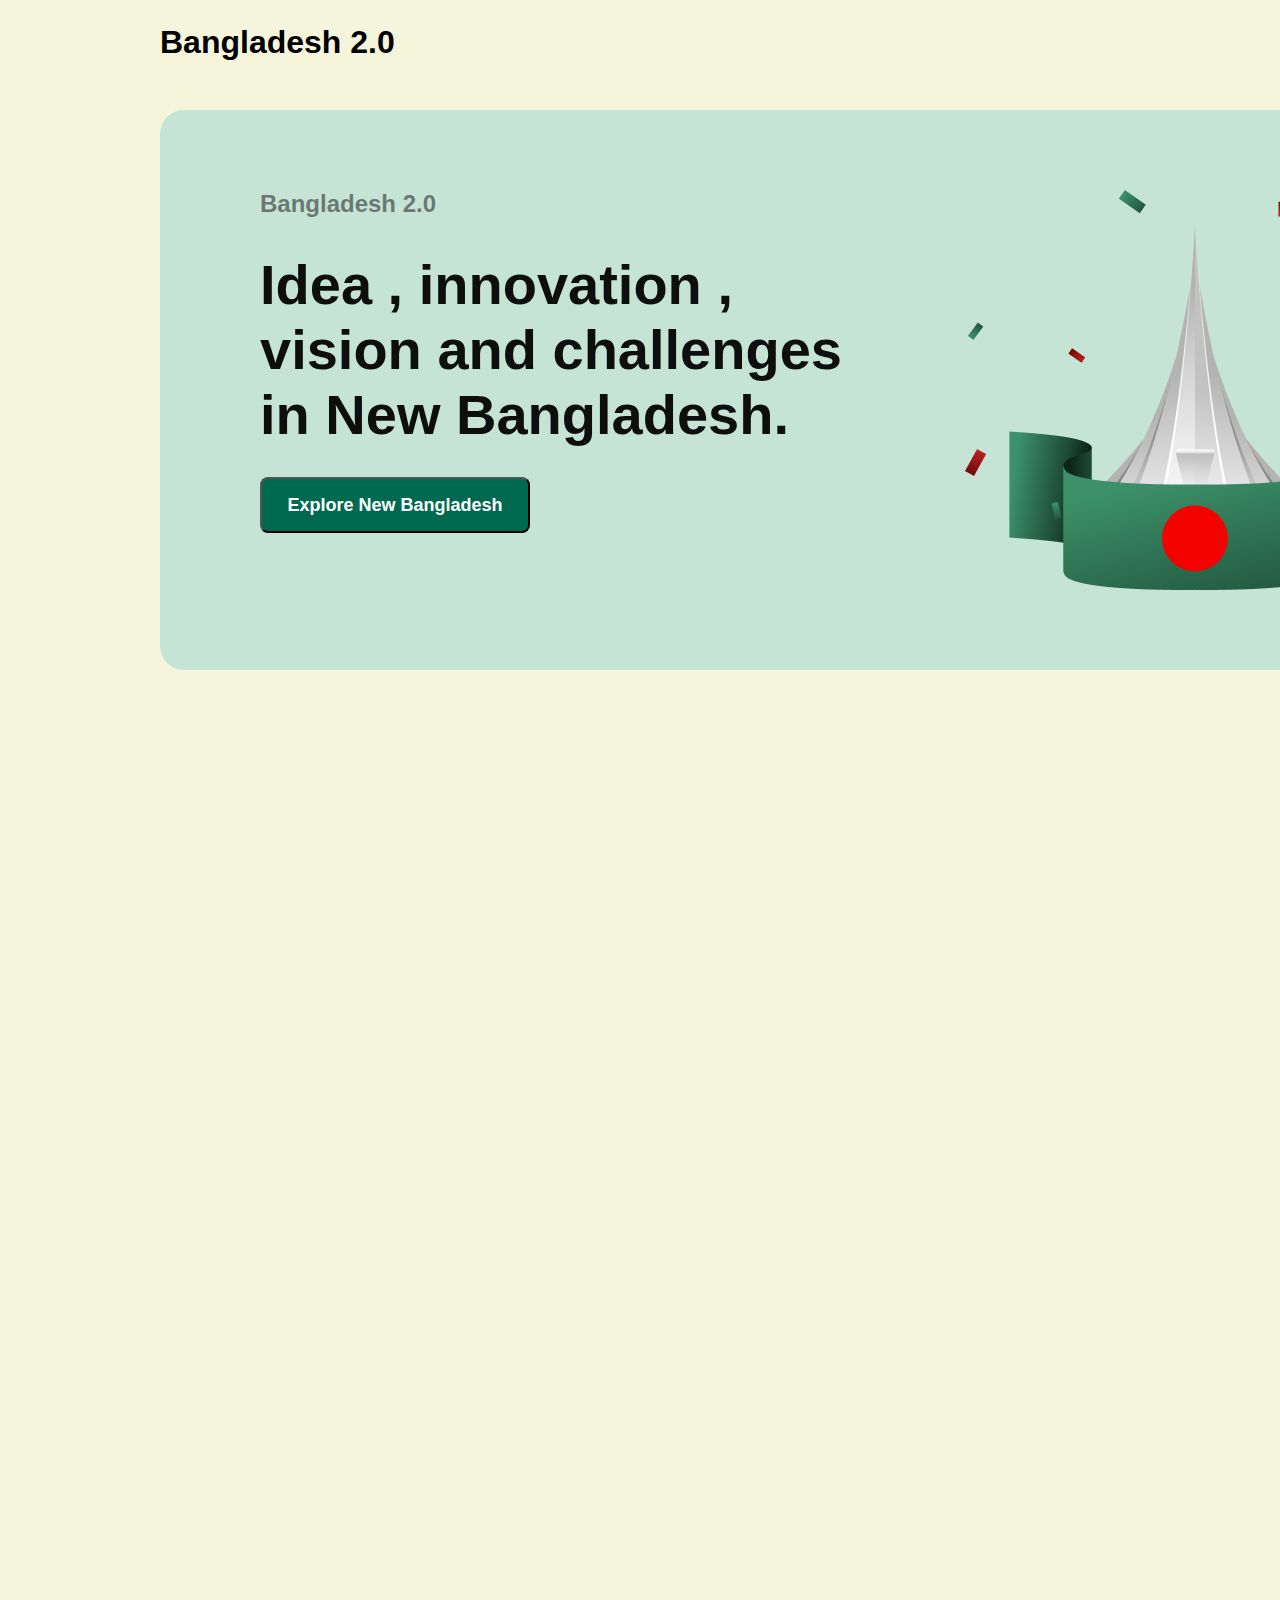
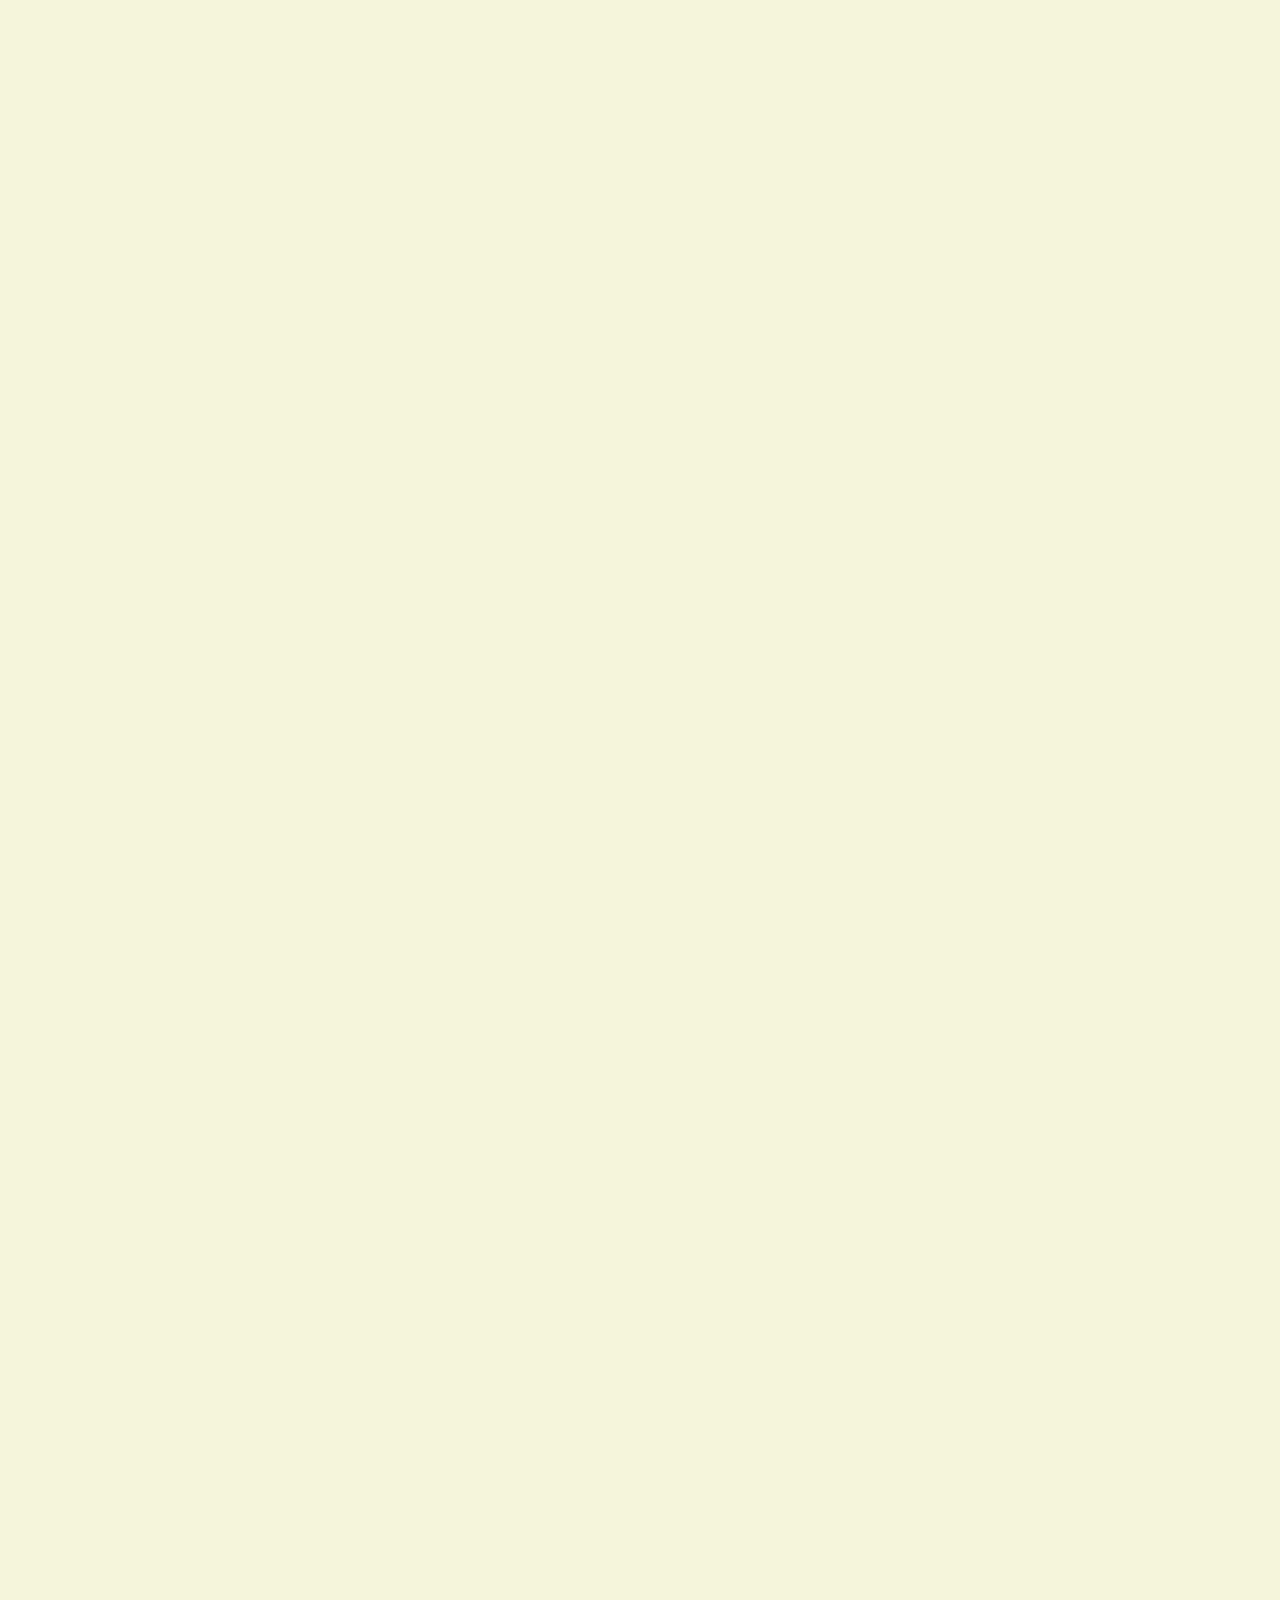
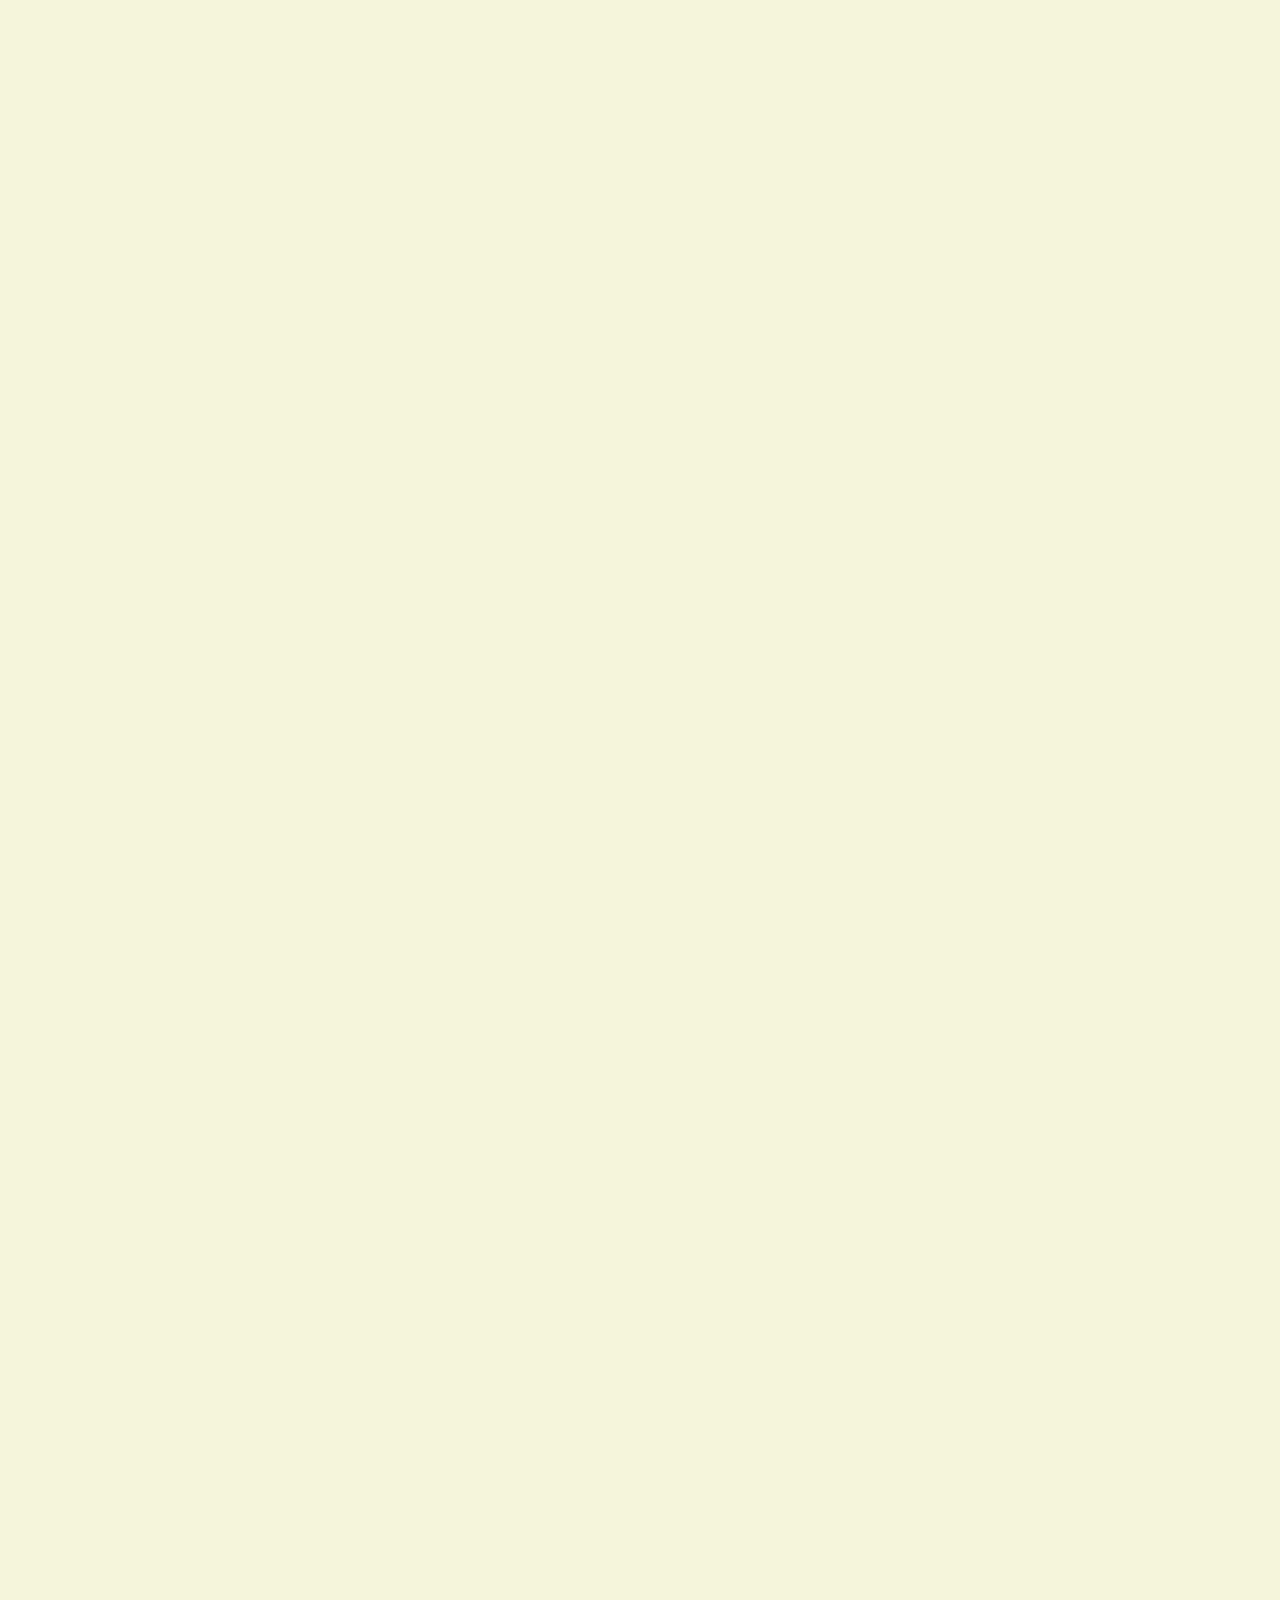
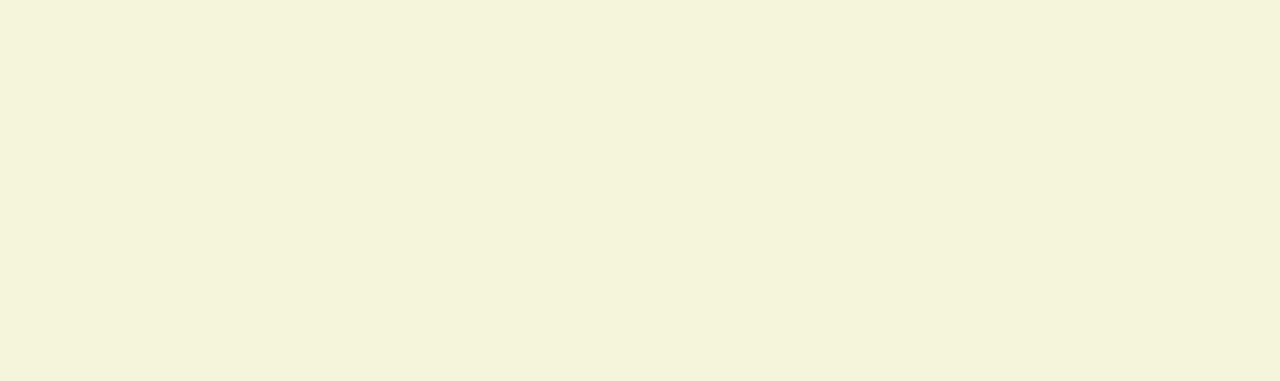
==== Index.html @ 3a1164f3 "first Comit" ====
<!DOCTYPE html>
<html lang="en">

<head>
    <meta charset="UTF-8">
    <meta name="viewport" content="width=device-width, initial-scale=1.0">
    <title>Bangladesh 2.0</title>
    <link rel="stylesheet" type="text/css" href="csscode.css">
</head>



<body>
    <div id="fullpage">
        <!-- NavSection -->
        <nav class="NavSection">
            <p class="NavBD">
                <b>Bangladesh 2.0</b>
            </p>
            <button class="btn">
                Sign In
            </button>
        </nav>

        <!-- BannerSection -->
        <div class="BannerContainer">
            <div class="BannerWrite">
                <h1 class="BHead1">Bangladesh 2.0</h1><br>
                <h1 class="BHead2"><b>Idea , innovation , vision and challenges in New Bangladesh.</b></h1>
                <button class="BannerButton">Explore New Bangladesh</button>
            </div>

            <img class="heroimg" src="/assets/hero.png" alt="HeroPng">

        </div>

        <!-- The Vision Of Future -->
        <div>


        </div>

        <!-- Recent News -->
        <div>



        </div>

        <!-- Donate For Bangladesh -->
        <div>


        </div>

        <!-- NewsLetter Section -->
        <div>


        </div>

        <!-- Hover Effect -->
        <div>


        </div>


    </div>



</body>

</html>
---- csscode.css ----
* {
    margin: 0px;
    font-family: 'Fira Sans', 'Arial Narrow', Arial, sans-serif;

}

#fullpage {
    width: 1600px;
    height: 5181px;
    background-color: beige;
}

.NavSection {
    width: 1600px;
    height: 100px;
    /* background-color: rgb(227, 215, 250); */
    display: flex;
    justify-content: space-between;
}

.NavBD {
    font-size: 32px;
    margin: 24px 160px;
    font-family: 'Fira Sans', 'Arial Narrow', Arial, sans-serif;
}

.btn {
    font-size: 18px;
    font-weight: 600;
    width: 116px;
    color: #006A50;
    height: 52px;
    border-color: rgb(2, 34, 23);
    border-radius: 8px;
    margin: 24px 160px;
}

.btn:hover {
    transform: scale(1.1);
}

/* BannerSection  */
.BannerContainer {
    width: 1180px;
    height: 400px;
    margin: 10px 160px 0px 160px;
    background-color: #C6E4D6;
    border-radius: 24px;
    padding: 80px 100px;
    display: flex;
    font-family: 'Fira Sans', 'Arial Narrow', Arial, sans-serif;
    justify-content: space-between;
}

.BannerWrite {
    width: 622px;
    height: 325px;
}

.BHead1 {
    width: 622px;
    height: 28px;
    font-size: 24px;
    color: #0E0E0E;
    opacity: 50%;
    font-weight: medium;
    margin-bottom: 16px;
}

.BHead2 {
    width: 622px;
    height: 201px;
    font-size: 56px;
    color: #0E0E0E;
    font-weight: 900;
    margin-bottom: 14px;
}

.BannerButton {
    width: 270px;
    height: 56px;
    font-size: 18px;
    color: #FFFFFF;
    font-weight: 600;
    border-radius: 8px;
    background-color: #006A50;
    border-color: none;
    margin-top: 10px;
}

.BannerButton:hover {
    transform: scale(1.1);
}
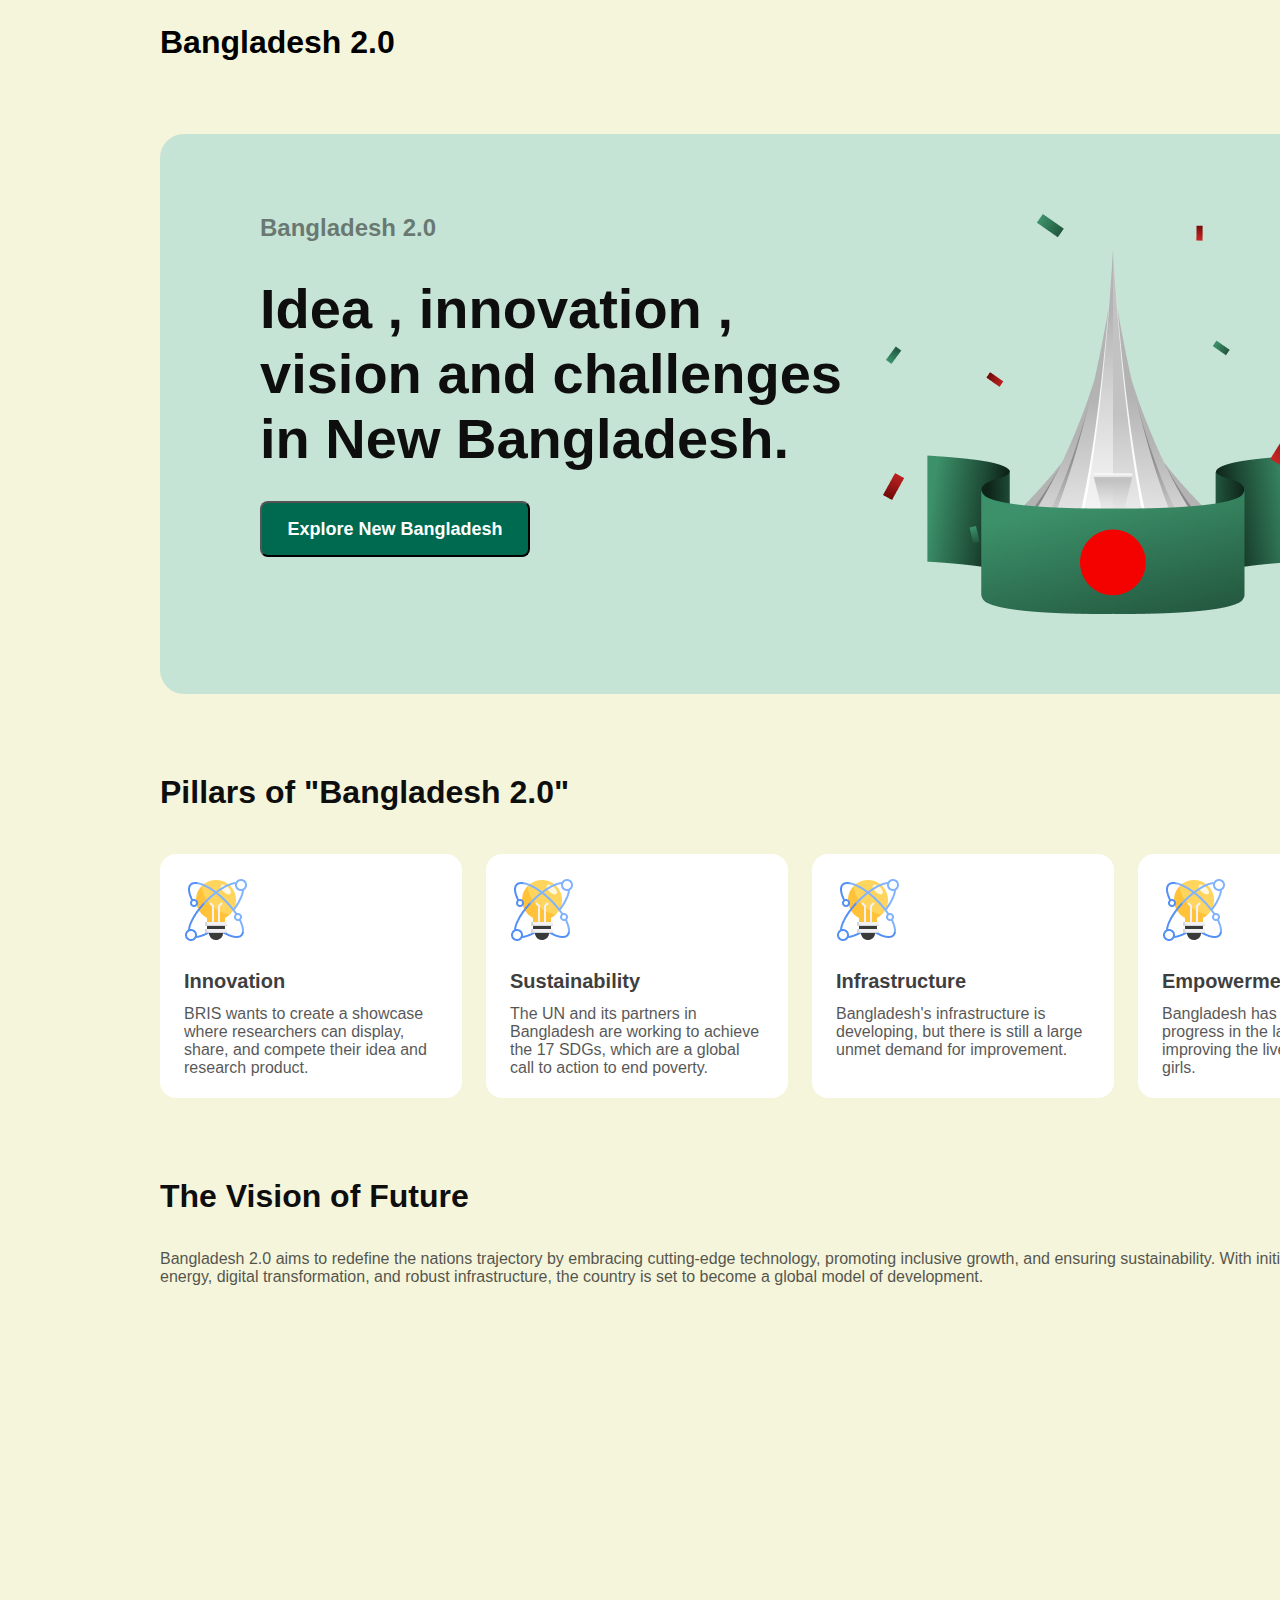
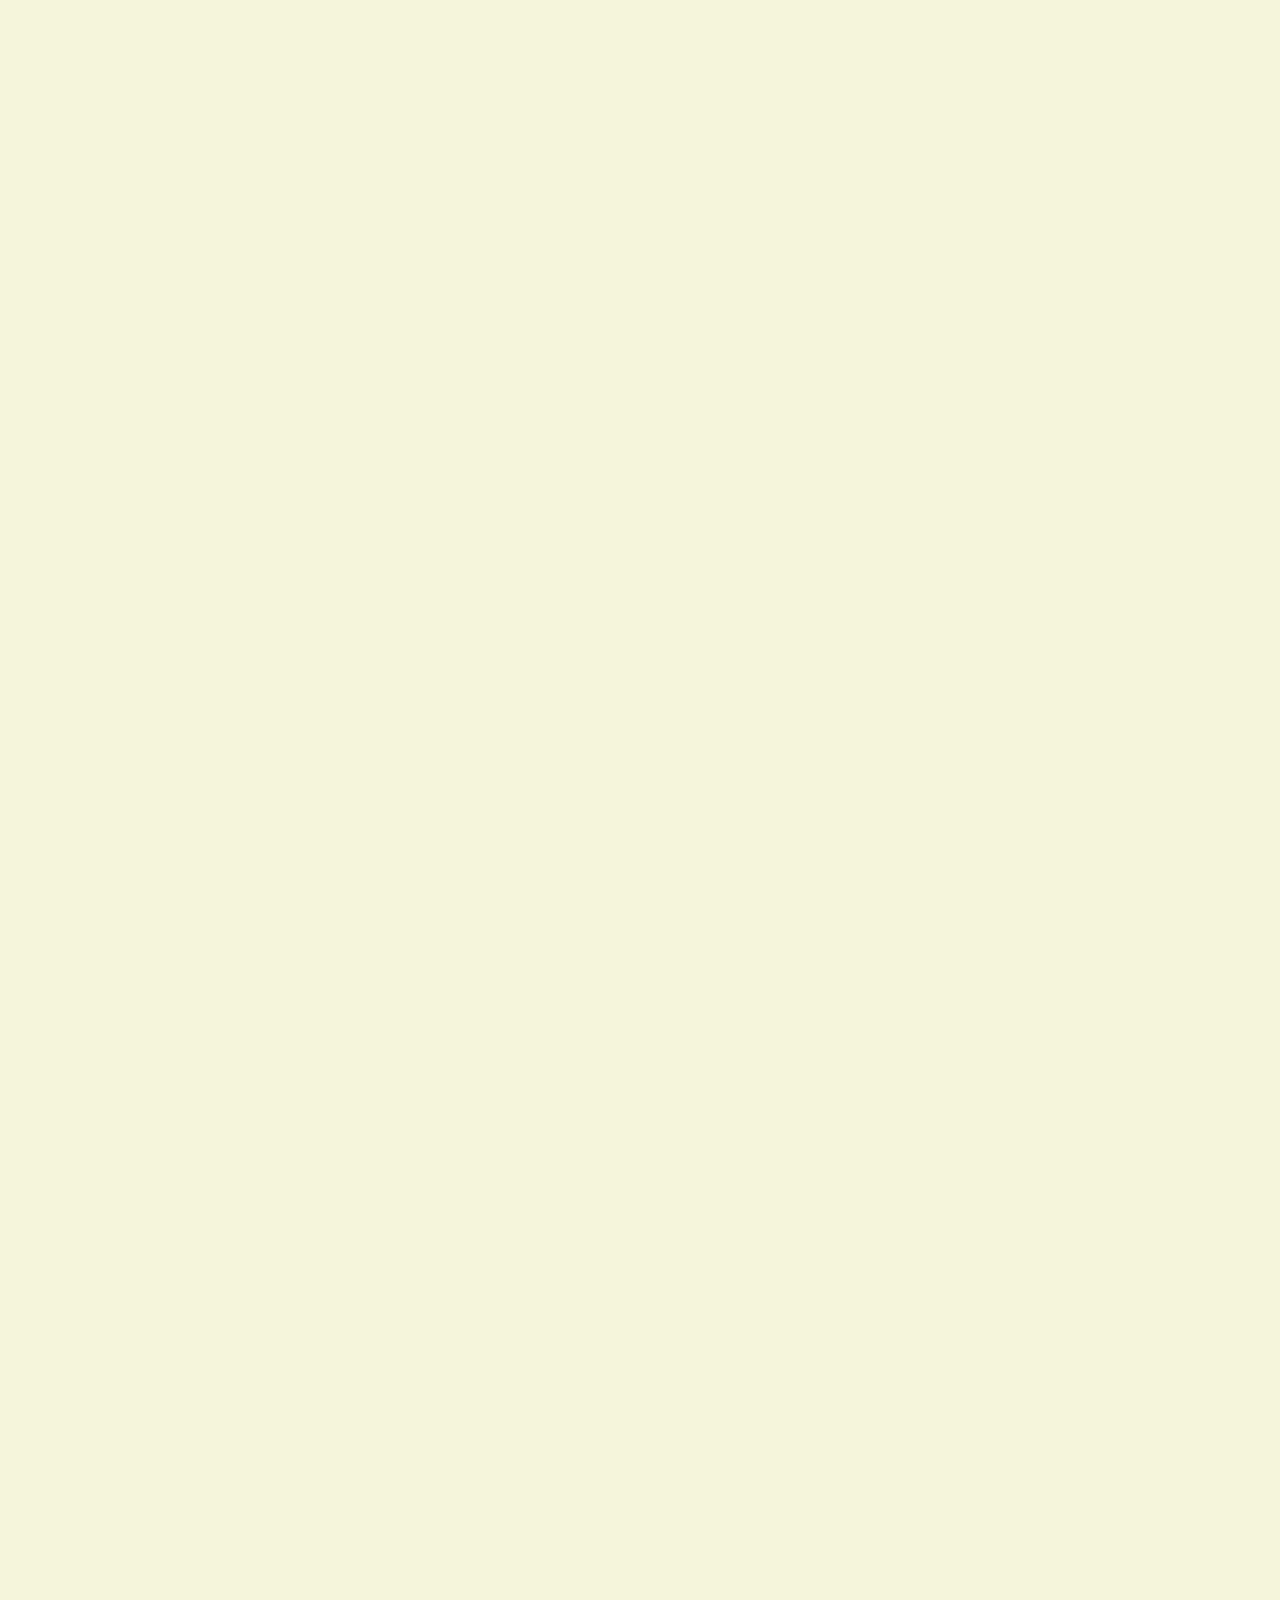
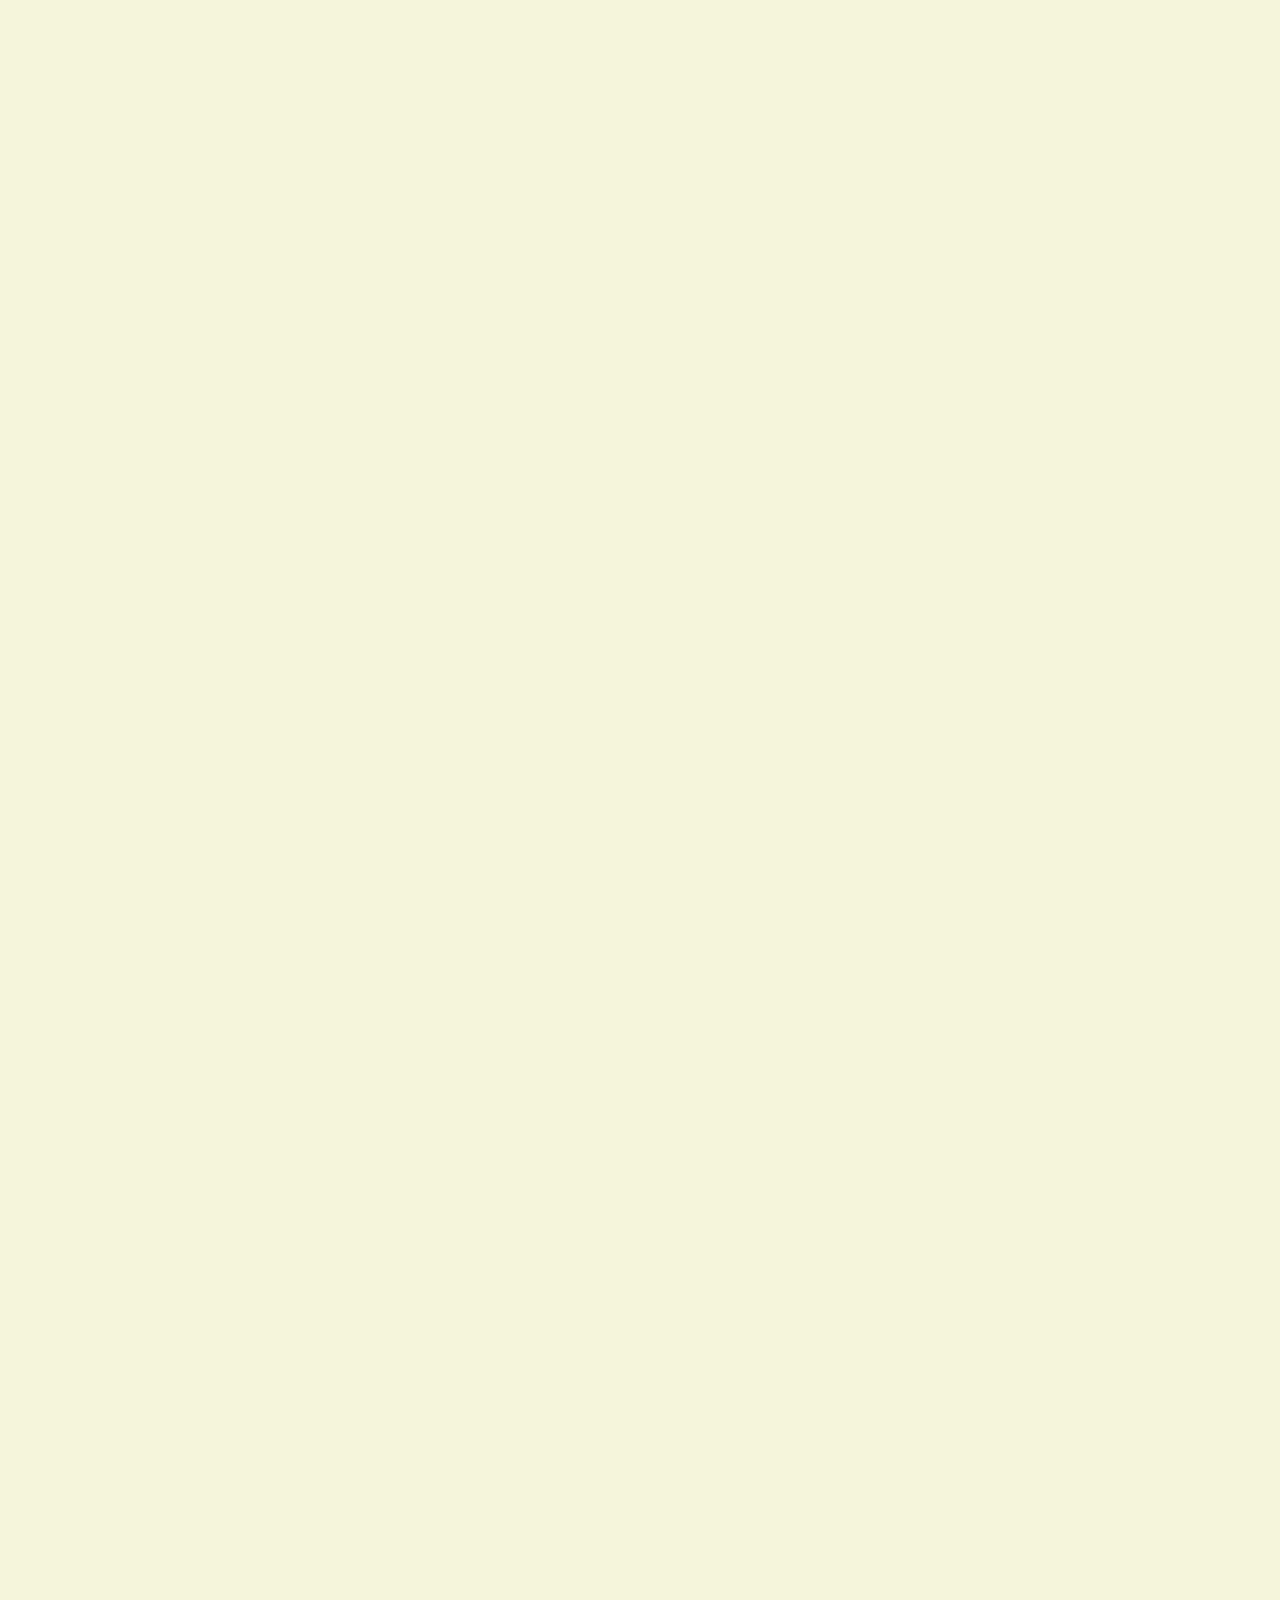
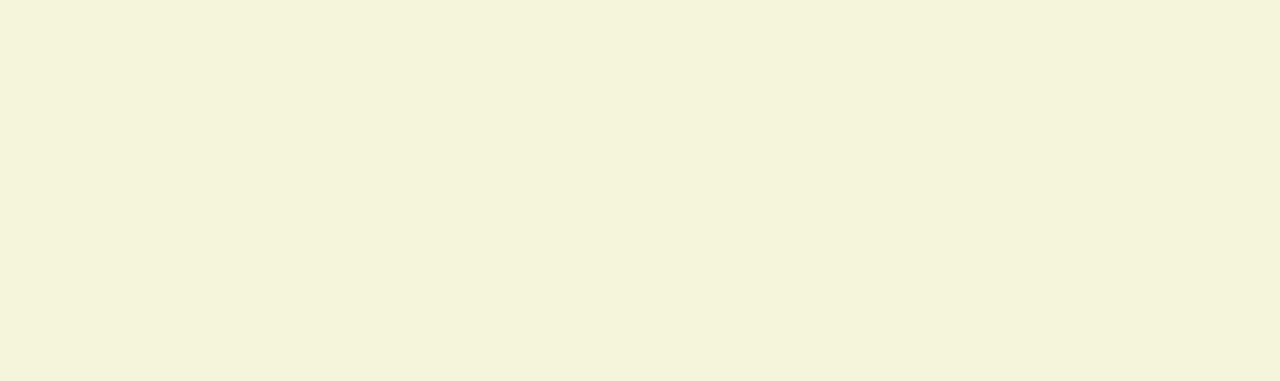
==== commit 3695535e: "Second Commit" ====
--- a/Index.html
+++ b/Index.html
@@ -13,7 +13,7 @@
 <body>
     <div id="fullpage">
         <!-- NavSection -->
-        <nav class="NavSection">
+        <nav class="NavSection lfmargin">
             <p class="NavBD">
                 <b>Bangladesh 2.0</b>
             </p>
@@ -23,10 +23,12 @@
         </nav>
 
         <!-- BannerSection -->
-        <div class="BannerContainer">
+        <div class="BannerContainer  lfmargin">
             <div class="BannerWrite">
                 <h1 class="BHead1">Bangladesh 2.0</h1><br>
-                <h1 class="BHead2"><b>Idea , innovation , vision and challenges in New Bangladesh.</b></h1>
+                <h1 class="BHead2">
+                    <b>Idea , innovation , vision and challenges in New Bangladesh.</b>
+                </h1>
                 <button class="BannerButton">Explore New Bangladesh</button>
             </div>
 
@@ -36,9 +38,53 @@
 
         <!-- The Vision Of Future -->
         <div>
+            <h1 class="VisionHead">
+                <b>Pillars of "Bangladesh 2.0"</b>
+            </h1>
+        </div>
+        <div class="visioncont , lfmargin">
+            <!-- section.visionsec*4>img+h1.visionname+p+button.visionbut -->
+            <section class="visonsec">
+                <img class="visionimg" src="/assets/card-icon.png" alt="Image">
+                <h1 class="visonname">Innovation</h1>
+                <p class="visionp">BRIS wants to create a showcase where
+                    researchers can display, share, and compete their idea and research product. </p>
+                <!-- <button class="visionbut"></button> -->
+            </section>
+            <section class="visonsec">
+                <img class="visionimg" src="/assets/card-icon.png" alt="Image">
+                <h1 class="visonname">Sustainability</h1>
+                <p class="visionp">The UN and its partners in Bangladesh are working to achieve the 17 SDGs, which are a
+                    global call to action to end poverty. </p>
+                <!-- <button class="visionbut"></button> -->
+            </section>
+            <section class="visonsec">
+                <img class="visionimg" src="/assets/card-icon.png" alt="Image">
+                <h1 class="visonname">Infrastructure</h1>
+                <p class="visionp"> Bangladesh's infrastructure is developing, but there is still a large unmet demand
+                    for improvement. </p>
+                <!-- <button class="visionbut"></button> -->
+            </section>
+            <section class="visonsec">
+                <img class="visionimg" src="/assets/card-icon.png" alt="Image">
+                <h1 class="visonname">Empowerment</h1>
+                <p class="visionp"> Bangladesh has made remarkable progress in the last 20 years in improving the lives
+                    of women and girls.</p>
+                <!-- <button class="visionbut"></button> -->
+            </section>
+        </div>
+        <div>
+            <h1 class="VisionHead2">
+                <b>The Vision of Future</b>
+            </h1>
+            <p class="Visionp2"> Bangladesh 2.0 aims to redefine the nations trajectory by embracing cutting-edge
+                technology, promoting inclusive growth, and ensuring sustainability. With initiatives in renewable
+                energy, digital transformation, and robust infrastructure, the country is set to become a global model
+                of development. </p>
+        </div>
 
 
-        </div>
+
 
         <!-- Recent News -->
         <div>
--- a/csscode.css
+++ b/csscode.css
@@ -4,15 +4,22 @@
 
 }
 
+.lfmargin {
+    margin-left: 160px;
+    margin-right: 160px;
+}
+
 #fullpage {
     width: 1600px;
     height: 5181px;
     background-color: beige;
+
 }
 
 .NavSection {
-    width: 1600px;
+    width: 1280px;
     height: 100px;
+    padding-top: 24px;
     /* background-color: rgb(227, 215, 250); */
     display: flex;
     justify-content: space-between;
@@ -20,7 +27,6 @@
 
 .NavBD {
     font-size: 32px;
-    margin: 24px 160px;
     font-family: 'Fira Sans', 'Arial Narrow', Arial, sans-serif;
 }
 
@@ -32,7 +38,7 @@
     height: 52px;
     border-color: rgb(2, 34, 23);
     border-radius: 8px;
-    margin: 24px 160px;
+
 }
 
 .btn:hover {
@@ -41,15 +47,16 @@
 
 /* BannerSection  */
 .BannerContainer {
-    width: 1180px;
+    width: 1080px;
     height: 400px;
-    margin: 10px 160px 0px 160px;
+    margin-top: 10px;
     background-color: #C6E4D6;
     border-radius: 24px;
     padding: 80px 100px;
     display: flex;
     font-family: 'Fira Sans', 'Arial Narrow', Arial, sans-serif;
     justify-content: space-between;
+    margin-bottom: 80px;
 }
 
 .BannerWrite {
@@ -72,8 +79,8 @@
     height: 201px;
     font-size: 56px;
     color: #0E0E0E;
-    font-weight: 900;
-    margin-bottom: 14px;
+    /* font-weight: 900; */
+    margin-bottom: 24px;
 }
 
 .BannerButton {
@@ -85,9 +92,103 @@
     border-radius: 8px;
     background-color: #006A50;
     border-color: none;
-    margin-top: 10px;
+
 }
 
 .BannerButton:hover {
     transform: scale(1.1);
+}
+
+/* The Vision of FutureSection */
+.VisionHead {
+    width: 1280px;
+    height: 48px;
+    margin: 0px 0px 32px 160px;
+    color: #0E0E0E;
+    font: 40px;
+}
+
+.visioncont {
+    width: 1280px;
+    height: 244px;
+    /* background-color: #e4c6c6; */
+    border-radius: 24px;
+    display: flex;
+    gap: 24px;
+
+    font-family: 'Fira Sans', 'Arial Narrow', Arial, sans-serif;
+    /* justify-content: space-evenly; */
+
+}
+
+.visonsec {
+    width: 302px;
+    height: 196px;
+    border-radius: 16px;
+    padding: 24px;
+    background-color: #FFFFFF;
+}
+
+.visonname {
+    font-size: 20px;
+    height: 24 px;
+    width: 254px;
+    color: #0E0E0E;
+    opacity: 80%;
+    font-weight: 900;
+    margin-bottom: 12px;
+}
+
+.gap80 {
+    margin-top: 80px;
+}
+
+.visionimg {
+    width: 64px;
+    height: 64px;
+    margin-bottom: 24px;
+}
+
+.visionp {
+    font-size: 16px;
+    width: 254px;
+    height: 72px;
+    overflow: auto;
+    color: #0E0E0E;
+    opacity: 70%;
+}
+
+/* The Vision of Future and Quataion */
+.VisionHead2 {
+    width: 1280px;
+    height: 48px;
+    margin: 80px 0px 24px 160px;
+    color: #0E0E0E;
+    font: 40px;
+}
+
+.Visionp2 {
+    width: 1280px;
+    height: 48px;
+    margin: 0px 0px 48px 160px;
+    color: #0E0E0E;
+    opacity: 70%;
+    font-size: 16px;
+}
+
+.visioncont2 {
+    width: 1280px;
+    height: 765px;
+    margin-top: 80px;
+    background-color: #FFFFFF;
+}
+
+.visionbut {
+    font-size: 18px;
+    font-weight: 600;
+    width: 116px;
+    color: #006A50;
+    height: 52px;
+    border-color: rgb(2, 34, 23);
+    border-radius: 8px;
 }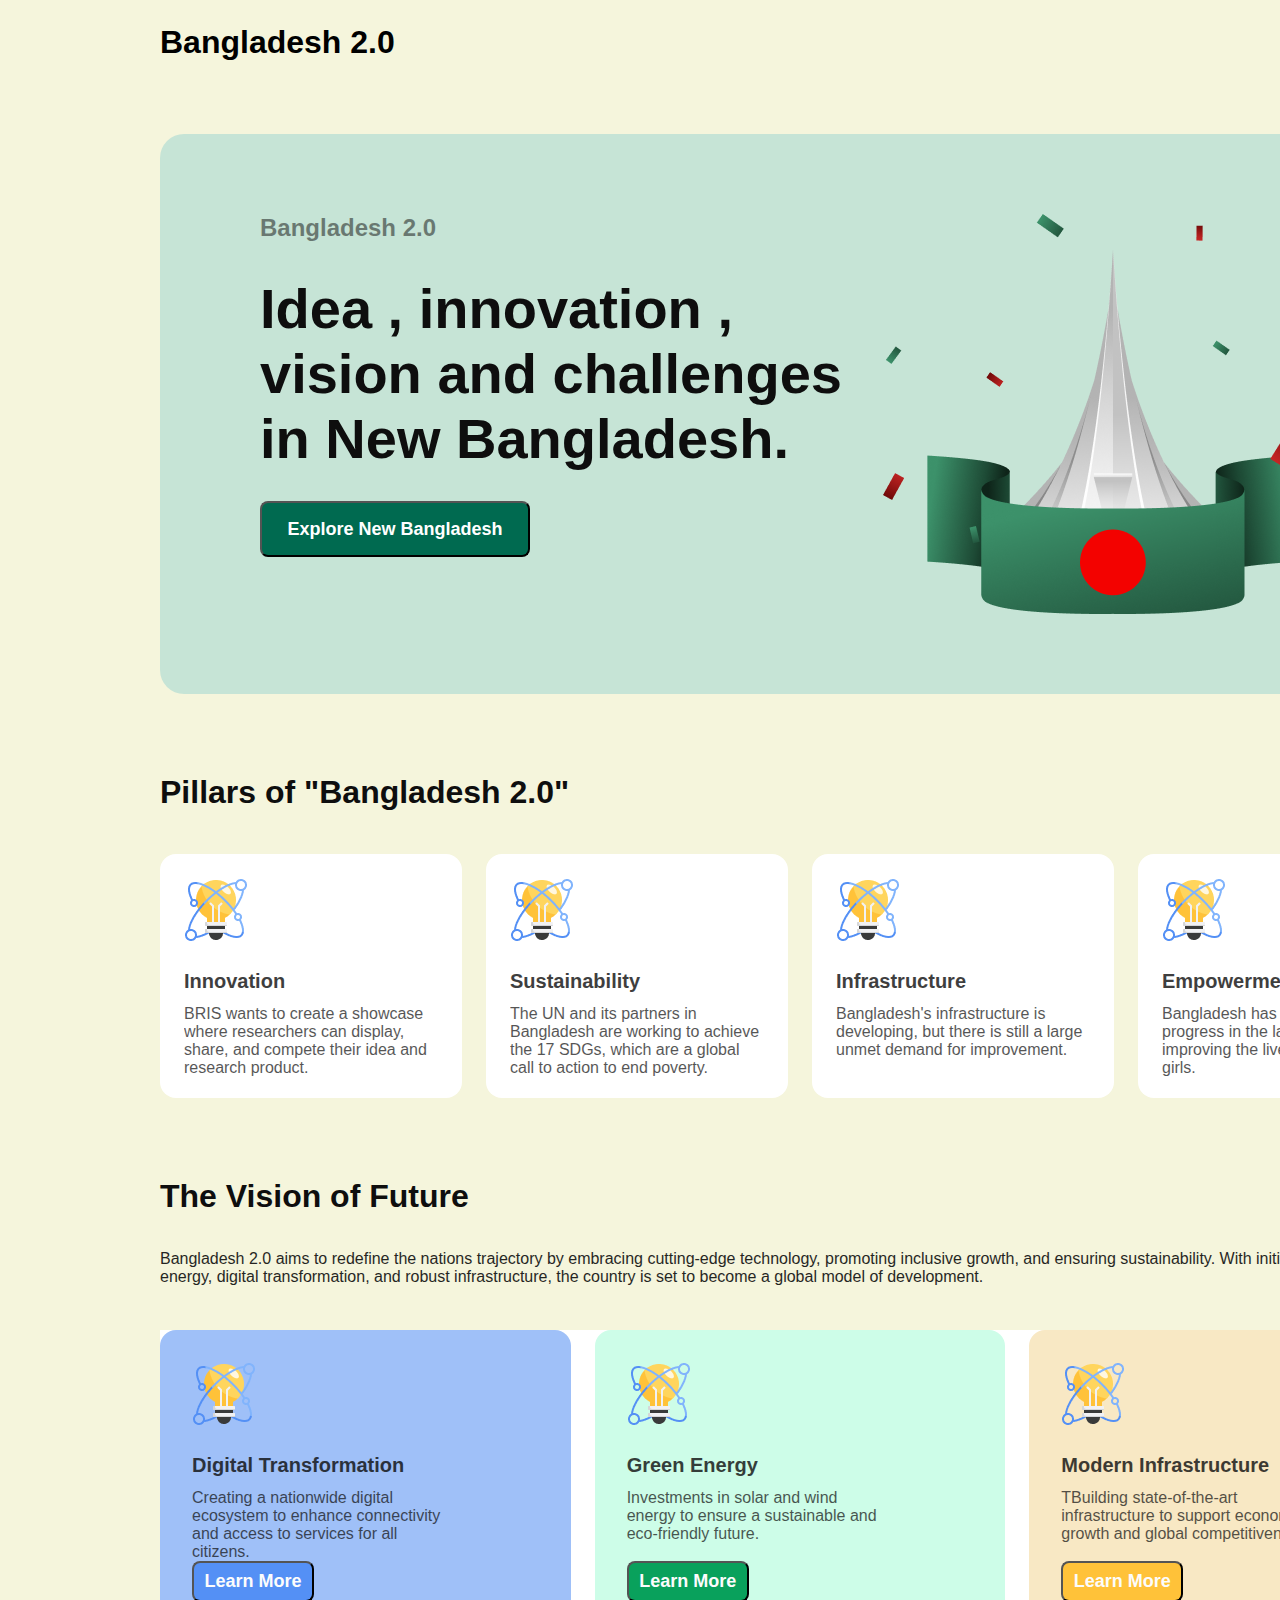
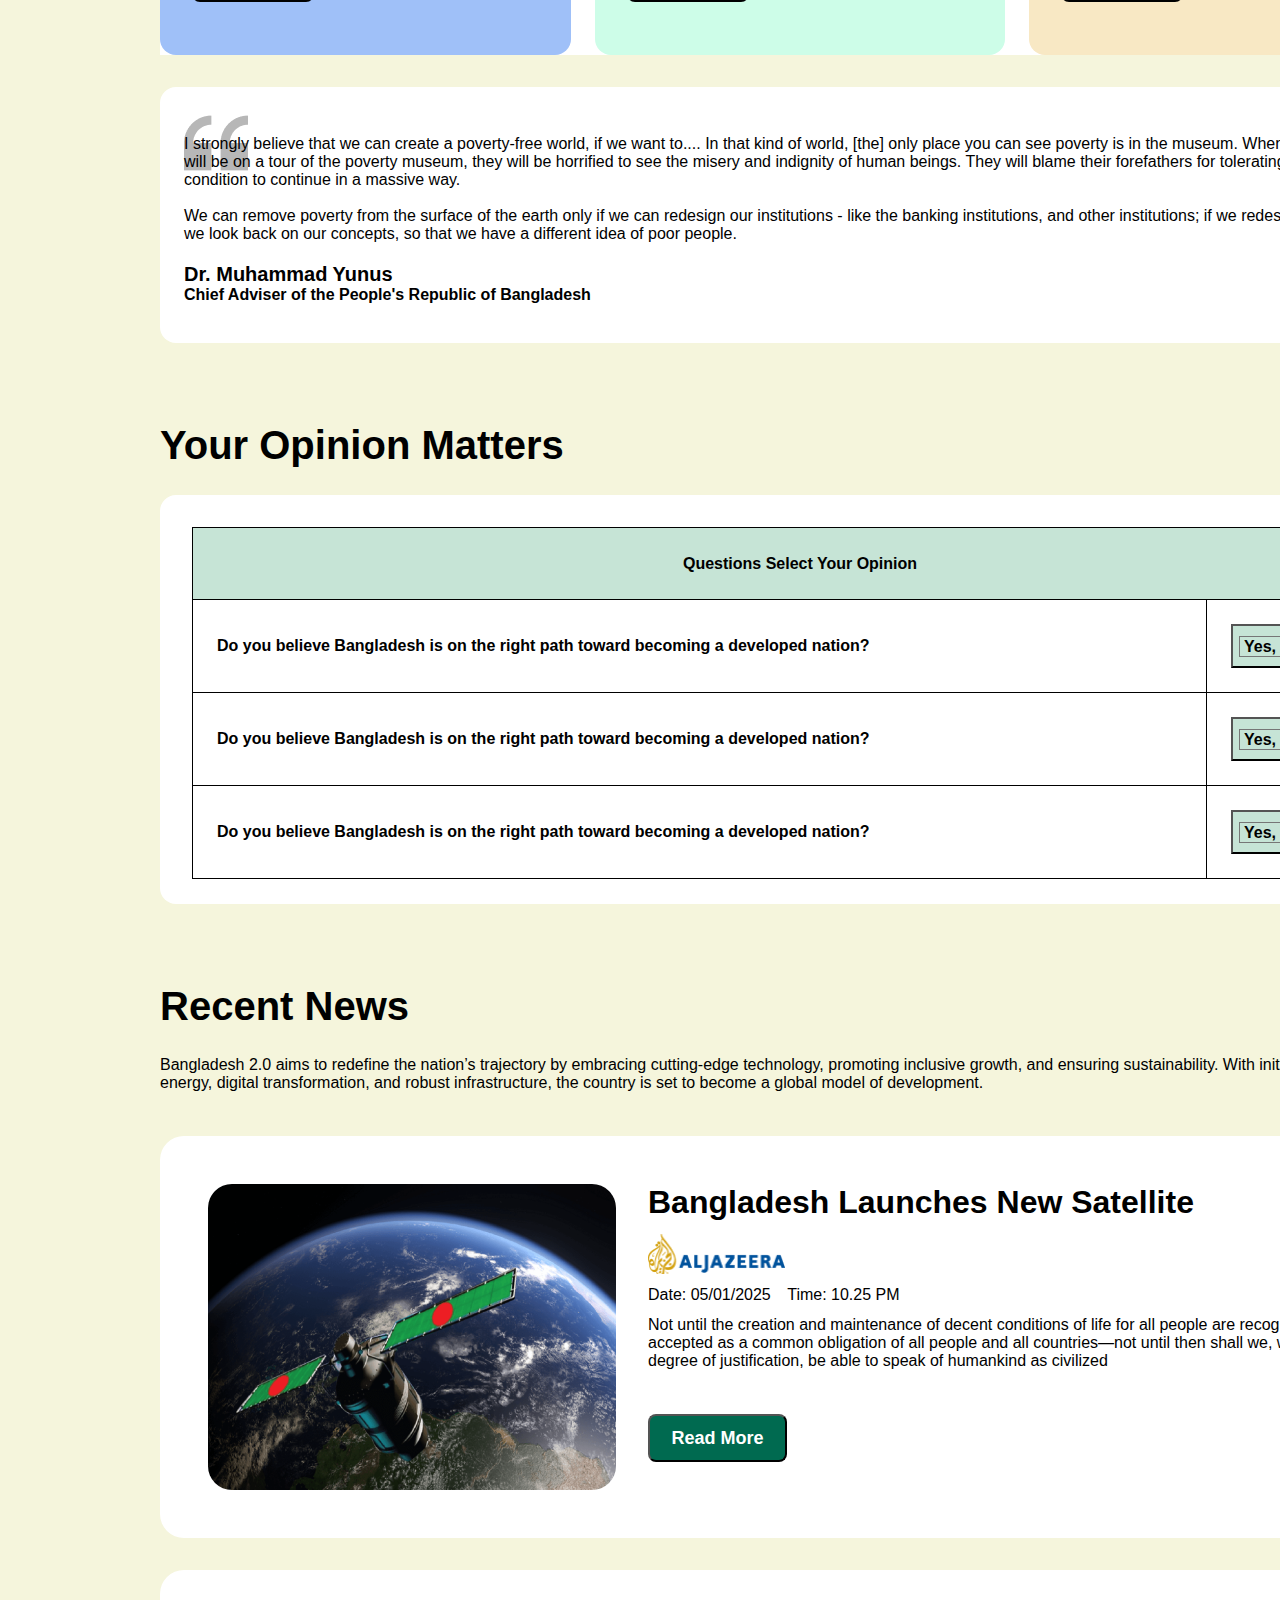
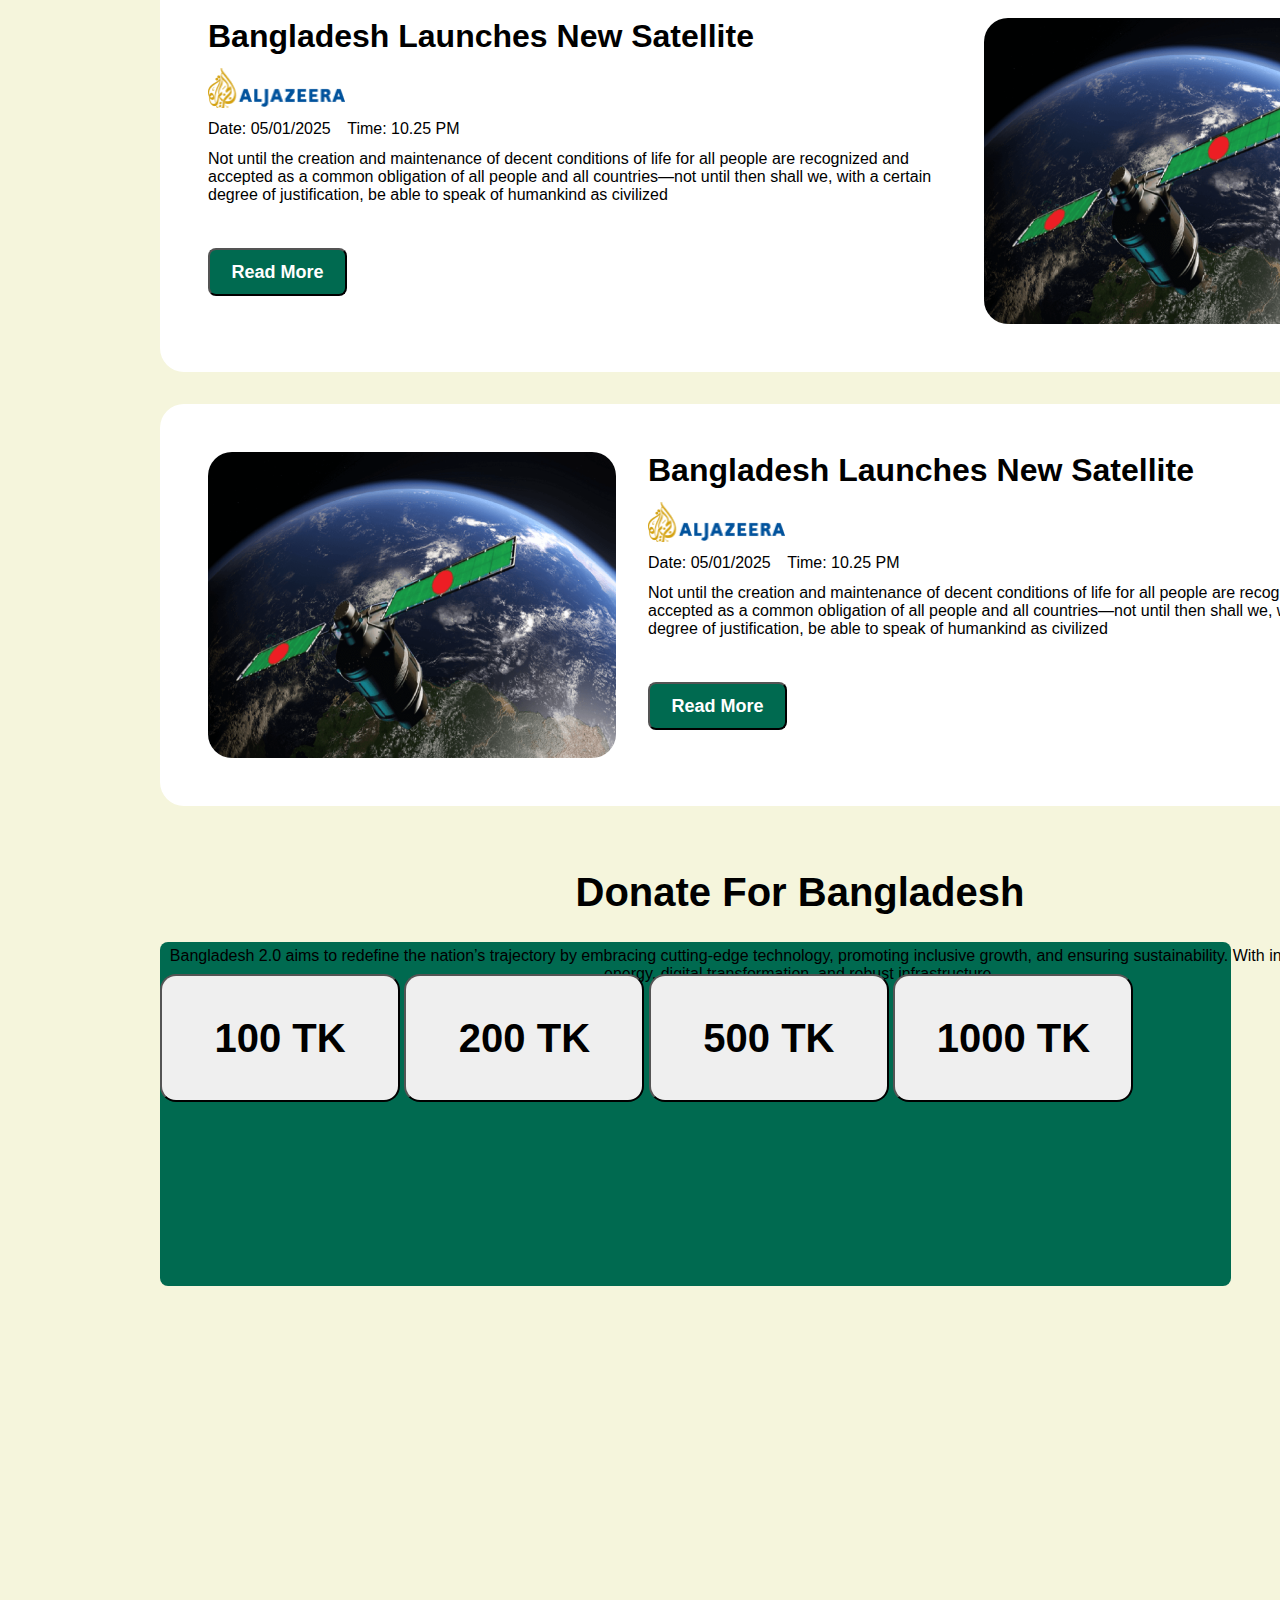
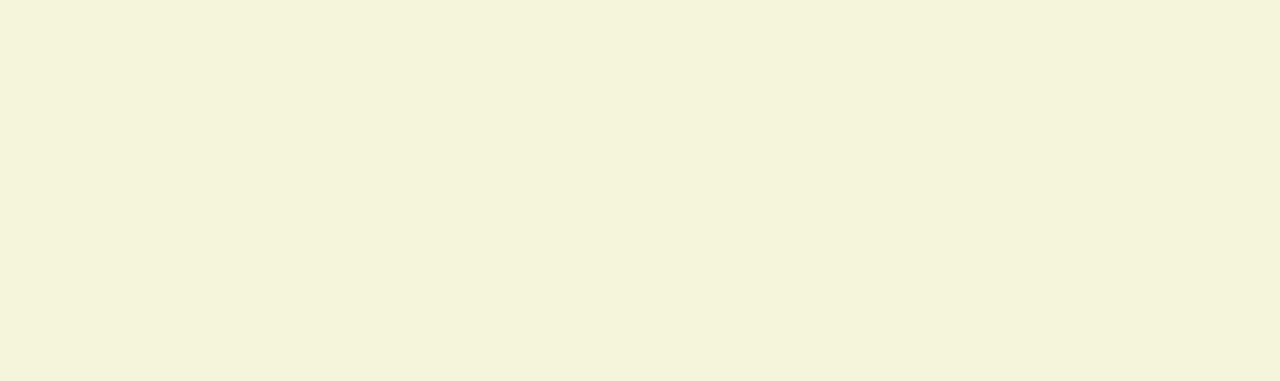
==== commit e1ba22fd: "Thrid Commit" ====
--- a/Index.html
+++ b/Index.html
@@ -84,23 +84,242 @@
         </div>
 
 
+        <div class="visioncont2">
+            <!-- section.visionsec*4>img+h1.visionname+p+button.visionbut -->
+            <section class="visonsec2 lblue">
+                <img class="visionimg" src="/assets/card-icon.png" alt="Image">
+                <h1 class="visonname">Digital Transformation</h1>
+                <p class="visionp">Creating a nationwide digital ecosystem to enhance connectivity and access to
+                    services for all citizens. </p>
+                <button class="visionbut dblue">Learn More</button>
+            </section>
+            <section class="visonsec2 lgreen">
+                <img class="visionimg" src="/assets/card-icon.png" alt="Image">
+                <h1 class="visonname">Green Energy</h1>
+                <p class="visionp">Investments in solar and wind energy to ensure a sustainable and eco-friendly future.
+                </p>
+                <button class="visionbut dgreen">Learn More</button>
+            </section>
+            <section class="visonsec2 lorange">
+                <img class="visionimg" src="/assets/card-icon.png" alt="Image">
+                <h1 class="visonname">Modern Infrastructure</h1>
+                <p class="visionp">TBuilding state-of-the-art infrastructure to support economic growth and global
+                    competitiveness. </p>
+                <button class="visionbut dorange">Learn More</button>
+            </section>
+
+        </div>
+        <!-- Quotation Section -->
+        <div class="quot">
+            <section>
+                <!-- <img src="/assets/quote-bg.png" alt="Quotation"> -->
+                <p class="quottext  backgoundimg">I strongly believe that we can create a poverty-free world, if
+                    we want to.... In
+                    that
+                    kind
+                    of
+                    world,
+                    [the] only place you can see poverty is in the museum. When school children will be on a tour of the
+                    poverty museum, they will be horrified to see the misery and indignity of human beings. They will
+                    blame their forefathers for tolerating this inhuman condition to continue in a massive way. <br><br>
+                    We can remove poverty from the surface of the earth only if we can redesign our institutions -
+                    like
+                    the banking institutions, and other institutions; if we redesign our policies, if we look back
+                    on
+                    our concepts, so that we have a different idea of poor people. </p>
+            </section>
+            <section>
+                <h1 class="younus"> Dr. Muhammad Yunus</h1>
+                <h3 class="younus2">Chief Adviser of the People's Republic of Bangladesh</h3>
+            </section>
+
+
+        </div>
+
+        <!-- Opiniopn Section -->
+        <div style="margin-left: 160px;">
+            <section class="openconhead">
+                <H1 class="openh1"><b>Your Opinion Matters</b></H1>
+            </section>
+            <Section class="quescontainer">
+                <table class="tablestyle">
+                    <tr class="tablehead tbackground ">
+                        <th colspan=" 2">
+                            <span style="text-align: left;">Questions
+                            </span>
+                            <!-- <span style="width: 1164px;"> -->
+                            <!-- </span> -->
+                            <span style="text-align: right;">Select Your Opinion
+                            </span>
+                        </th>
+                    </tr>
+
+                    <tr>
+                        <td class="tablerowl">Do you believe Bangladesh is on the right path toward becoming a
+                            developed
+                            nation?</td>
+                        <td class="tablerowr">
+                            <button class="tbutton tbackground">
+                                <select class="dropdownfont tbackground">
+                                    <option value="yes" selected>Yes, I Agree</option>
+                                    <option value="no">No, Don't Agree</option>
+                                </select>
+                            </button>
+                        </td>
+                    </tr>
+                    <tr>
+                        <td class="tablerowl">Do you believe Bangladesh is on the right path toward becoming a
+                            developed
+                            nation?</td>
+                        <td class="tablerowr">
+                            <button class="tbutton tbackground">
+                                <select class="dropdownfont tbackground">
+                                    <option value="yes" selected>Yes, I Agree</option>
+                                    <option value="no">No, Don't Agree</option>
+                                </select>
+                            </button>
+                        </td>
+                    </tr>
+                    <tr>
+                        <td class="tablerowl">Do you believe Bangladesh is on the right path toward becoming a
+                            developed
+                            nation?</td>
+                        <td class="tablerowr">
+                            <button class="tbutton tbackground">
+                                <select class="dropdownfont tbackground">
+                                    <option value="yes" selected>Yes, I Agree</option>
+                                    <option value="no">No, Don't Agree</option>
+                                </select>
+                            </button>
+                        </td>
+                    </tr>
+                </table>
+
+            </Section>
+            <section>
+
+            </section>
+        </div>
 
 
         <!-- Recent News -->
-        <div>
-
-
-
+        <div style="margin-left: 160px;">
+            <section class="openconhead">
+                <H1 class="openh1"><b>Recent News</b></H1>
+            </section>
+            <section class="recentpara">
+                <P>
+                    Bangladesh 2.0 aims to redefine the nation’s trajectory by embracing cutting-edge technology,
+                    promoting inclusive growth, and ensuring sustainability. With initiatives in renewable energy,
+                    digital transformation, and robust infrastructure, the country is set to become a global model of
+                    development.
+                </P>
+            </section>
+            <section class="newssectioncontainer">
+                <section class="newscontainer">
+                    <img class="newsimg" src="/assets/satelite.png" alt="News Channel">
+                    <section class="newsform">
+                        <h1 class="newsh1"> <b> Bangladesh Launches New Satellite</b></h1>
+                        <img class="newslogo" src="/assets/al-jazeera.png" alt="AlJajeera Logo">
+                        <section style="display: inline-block;">
+                            <p style="font-size: 16px; display: inline-block">Date: 05/01/2025 </p>
+                            <p style="display: inline-block; margin-left: 12px; ">Time: 10.25 PM </p>
+                        </section>
+                        <p style="margin-bottom: 32px;font-size: 24;">Not until the creation and maintenance of decent
+                            conditions of
+                            life
+                            for all
+                            people
+                            are
+                            recognized and accepted as a common obligation of all people and all countries—not until
+                            then shall we,
+                            with a certain degree of justification, be able to speak of humankind as civilized
+                        </p>
+                        <button class="newsbutton">Read More</button>
+                    </section>
+                </section>
+                <section class="newscontainer">
+
+                    <section class="newsform">
+                        <h1 class="newsh1"> <b> Bangladesh Launches New Satellite</b></h1>
+                        <img class="newslogo" src="/assets/al-jazeera.png" alt="AlJajeera Logo">
+                        <section style="display: inline-block;">
+                            <p style="font-size: 16px; display: inline-block">Date: 05/01/2025 </p>
+                            <p style="display: inline-block; margin-left: 12px; ">Time: 10.25 PM </p>
+                        </section>
+                        <p style="margin-bottom: 32px;font-size: 24;">Not until the creation and maintenance of decent
+                            conditions of
+                            life
+                            for all
+                            people
+                            are
+                            recognized and accepted as a common obligation of all people and all countries—not until
+                            then shall we,
+                            with a certain degree of justification, be able to speak of humankind as civilized
+                        </p>
+                        <button class="newsbutton">Read More</button>
+
+                    </section>
+                    <img class="newsimg" src="/assets/satelite.png" alt="News Channel">
+                </section>
+                <section class="newscontainer">
+                    <img class="newsimg" src="/assets/satelite.png" alt="News Channel">
+                    <section class="newsform">
+                        <h1 class="newsh1"> <b> Bangladesh Launches New Satellite</b></h1>
+                        <img class="newslogo" src="/assets/al-jazeera.png" alt="AlJajeera Logo">
+                        <section style="display: inline-block;">
+                            <p style="font-size: 16px; display: inline-block">Date: 05/01/2025 </p>
+                            <p style="display: inline-block; margin-left: 12px; ">Time: 10.25 PM </p>
+                        </section>
+                        <p style="margin-bottom: 32px;font-size: 24;">Not until the creation and maintenance of decent
+                            conditions of
+                            life
+                            for all
+                            people
+                            are
+                            recognized and accepted as a common obligation of all people and all countries—not until
+                            then shall we,
+                            with a certain degree of justification, be able to speak of humankind as civilized
+                        </p>
+                        <button class="newsbutton">Read More</button>
+                    </section>
+                </section>
+            </section>
         </div>
 
         <!-- Donate For Bangladesh -->
-        <div>
-
+        <div style="margin-left: 160px;">
+            <section class=" openconhead">
+                <H1 class="openh1" style="text-align: center; margin-bottom: 32px;"><b>Donate For Bangladesh</b></H1>
+
+                <p style="font-size: 16px; text-align: center;"> Bangladesh 2.0 aims to redefine
+                    the
+                    nation’s
+                    trajectory
+                    by
+                    embracing
+                    cutting-edge technology, promoting inclusive growth, and ensuring sustainability. With initiatives
+                    in renewable energy, digital transformation, and robust infrastructure. </p>
+                <section style="margin-bottom: 32px;"> </section>
+            </section>
+
+            <section class="donatesection">
+                <button class="donatebutton">100 TK</button>
+                <button class="donatebutton">200 TK</button>
+                <button class="donatebutton">500 TK</button>
+                <button class="donatebutton">1000 TK</button>
+            </section>
+            <section>
+
+            </section>
+            <section>
+
+            </section>
 
         </div>
 
         <!-- NewsLetter Section -->
-        <div>
+        <div style=" margin-left: 160px;">
 
 
         </div>
--- a/csscode.css
+++ b/csscode.css
@@ -13,7 +13,7 @@
     width: 1600px;
     height: 5181px;
     background-color: beige;
-
+    /* margin: 0px 160px; */
 }
 
 .NavSection {
@@ -170,25 +170,265 @@
 .Visionp2 {
     width: 1280px;
     height: 48px;
-    margin: 0px 0px 48px 160px;
-    color: #0E0E0E;
-    opacity: 70%;
+    margin: 0px 0px 0px 160px;
+    color: #0E0E0E;
+    opacity: 90%;
     font-size: 16px;
 }
 
 .visioncont2 {
     width: 1280px;
-    height: 765px;
-    margin-top: 80px;
+    height: 325px;
+    margin: 32px 160px;
+    display: flex;
+    gap: 24px;
     background-color: #FFFFFF;
 }
+
+.visonsec2 {
+    width: 346.67px;
+    height: 261px;
+    border-radius: 16px;
+    padding: 32px;
+
+    /* background-color: #FFFFFF; */
+}
+
+.lblue {
+    background-color: #9fc0f8;
+
+}
+
+.dblue {
+    background-color: #5490F5;
+}
+
+.lgreen {
+    background-color: #cdfde8;
+}
+
+.dgreen {
+    background-color: #09A15C;
+}
+
+.lorange {
+    background-color: #f8e8c4;
+}
+
+.dorange {
+    background-color: #FFC239;
+}
+
 
 .visionbut {
     font-size: 18px;
     font-weight: 600;
-    width: 116px;
-    color: #006A50;
-    height: 52px;
-    border-color: rgb(2, 34, 23);
+    width: 122px;
+    color: #fcfcfc;
+    height: 41px;
+    border-color: none;
     border-radius: 8px;
+}
+
+.visionbut:hover {
+    transform: scale(1.1);
+}
+
+.quot {
+    width: 1232px;
+    height: 208px;
+    margin: 0px 160px;
+    padding: 24px 24px;
+    background-color: #FFFFFF;
+    border-radius: 16px;
+}
+
+.quottext {
+    font-size: 16px;
+    padding-bottom: 10px;
+    padding-top: 24px;
+}
+
+.backgoundimg {
+    background-image: url(/assets/quote-bg.png);
+    position: relative;
+    /* width: 54.86px; */
+    /* height: 54.86px; */
+    background-repeat: no-repeat;
+
+}
+
+.younus {
+    margin-top: 10px;
+    font-size: 20px;
+    font-weight: 600;
+}
+
+.younus2 {
+    font-size: 16px;
+    font-weight: 600;
+}
+
+/* Opiniopn Section */
+
+.openconhead {
+    width: 1280px;
+    height: 48px;
+    margin-top: 80px;
+    margin-bottom: 24px;
+}
+
+.openh1 {
+    font-size: 40px;
+    columns: #0E0E0E;
+}
+
+.quescontainer {
+    width: 1216px;
+    height: 345px;
+    border-radius: 16px;
+    background-color: #FFFFFF;
+    border-color: #09A15C;
+    padding: 32px;
+}
+
+.tablestyle {
+    border-collapse: collapse;
+
+}
+
+.tbackground {
+    background-color: #C6E4D6;
+}
+
+.tablehead {
+    border: 1px solid black;
+    width: 1168px;
+    height: 72px;
+    font-size: 16px;
+    font-weight: 600;
+    padding: 24px;
+    /* display: block; */
+    /* justify-content: space-between; */
+}
+
+.tablerowl {
+    width: 969px;
+    height: 44px;
+    border: 1px solid black;
+    /* margin: 24px; */
+    font-size: 16px;
+    font-weight: 600;
+    padding: 24px;
+}
+
+.tablerowr {
+    width: 152px;
+    height: 44px;
+    padding: 24px;
+    border: 1px solid black;
+}
+
+.tbutton {
+    width: 152px;
+    height: 44px;
+    border-color: none;
+    /* padding: 24px; */
+
+}
+
+.tbutton:hover {
+    transform: scale(1.1);
+}
+
+.dropdownfont {
+    font-size: 16px;
+    font-weight: 600;
+
+}
+
+.recentpara {
+    width: 1280px;
+    height: 48px;
+    font-size: 16px;
+    margin-bottom: 32px;
+}
+
+.newssectioncontainer {
+    width: 1280px;
+    height: 1254px;
+    /* background-color: #C6E4D6; */
+    display: flex;
+    flex-direction: column;
+    gap: 32px;
+}
+
+.newscontainer {
+    width: 1184px;
+    height: 306px;
+    border-radius: 24px;
+    background-color: #FFFFFF;
+    padding: 48px;
+    display: flex;
+    justify-content: space-between;
+    gap: 32px;
+}
+
+.newsimg {
+    width: 408px;
+    height: 306px;
+    border-radius: 24px;
+}
+
+.newsform {
+    width: 744px;
+    height: 306px;
+    /* background-color: #cde4d9; */
+    display: flex;
+    flex-direction: column;
+    gap: 12px;
+}
+
+.newsh1 {
+    width: 744px;
+    height: 38px;
+    font-size: 32px;
+}
+
+.newslogo {
+    width: 137px;
+    height: 40px;
+}
+
+.newsbutton {
+    width: 139px;
+    height: 48px;
+    border-radius: 8px;
+    background-color: #006A50;
+    color: #FFFFFF;
+    font-size: 18px;
+    font-weight: 600;
+}
+
+.newsbutton:hover {
+    transform: scale(1.1);
+}
+
+.donatesection {
+    width: 1071px;
+    height: 312px;
+    border-radius: 8px;
+    background-color: #006A50;
+    padding-top: 32px;
+    align-self: center;
+}
+
+.donatebutton {
+    width: 240px;
+    height: 128px;
+    border-radius: 16px;
+    font-size: 40px;
+    font-weight: 900;
+    display: flexbox;
+    gap: 24px;
 }